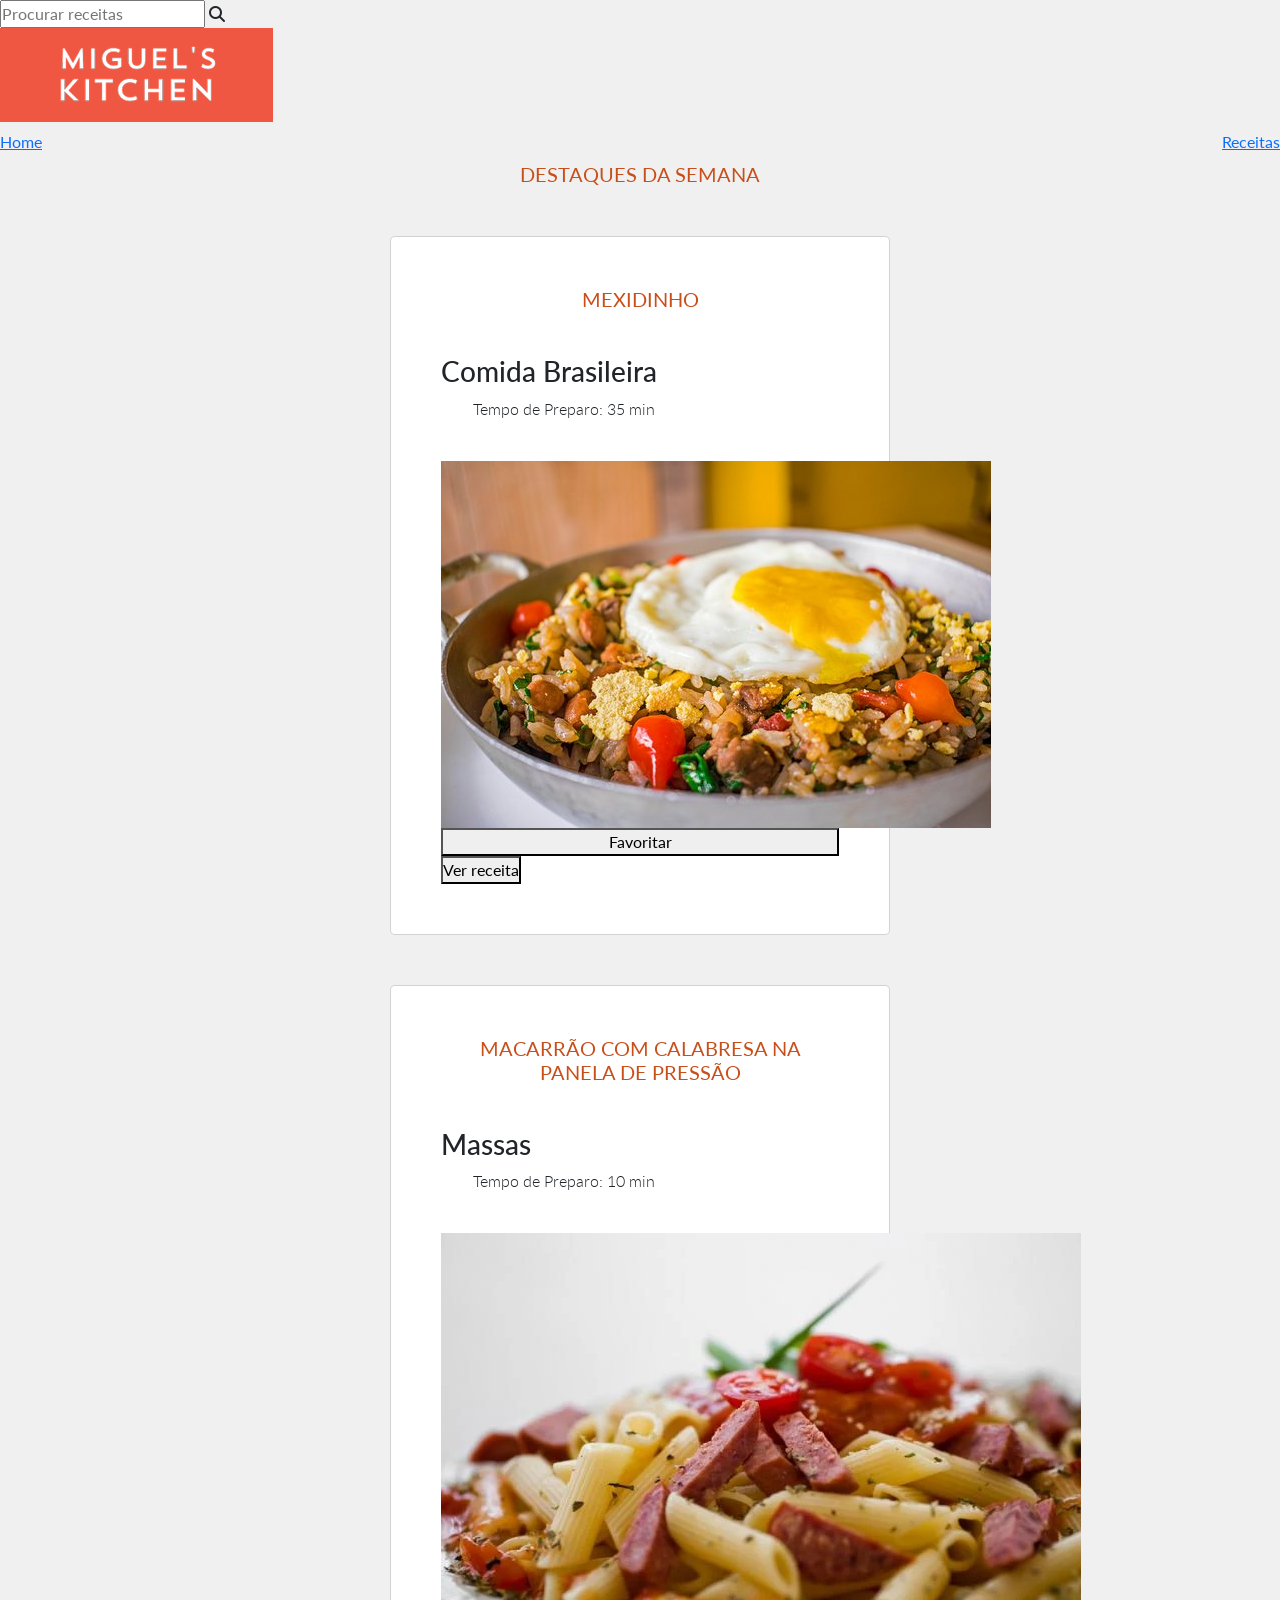
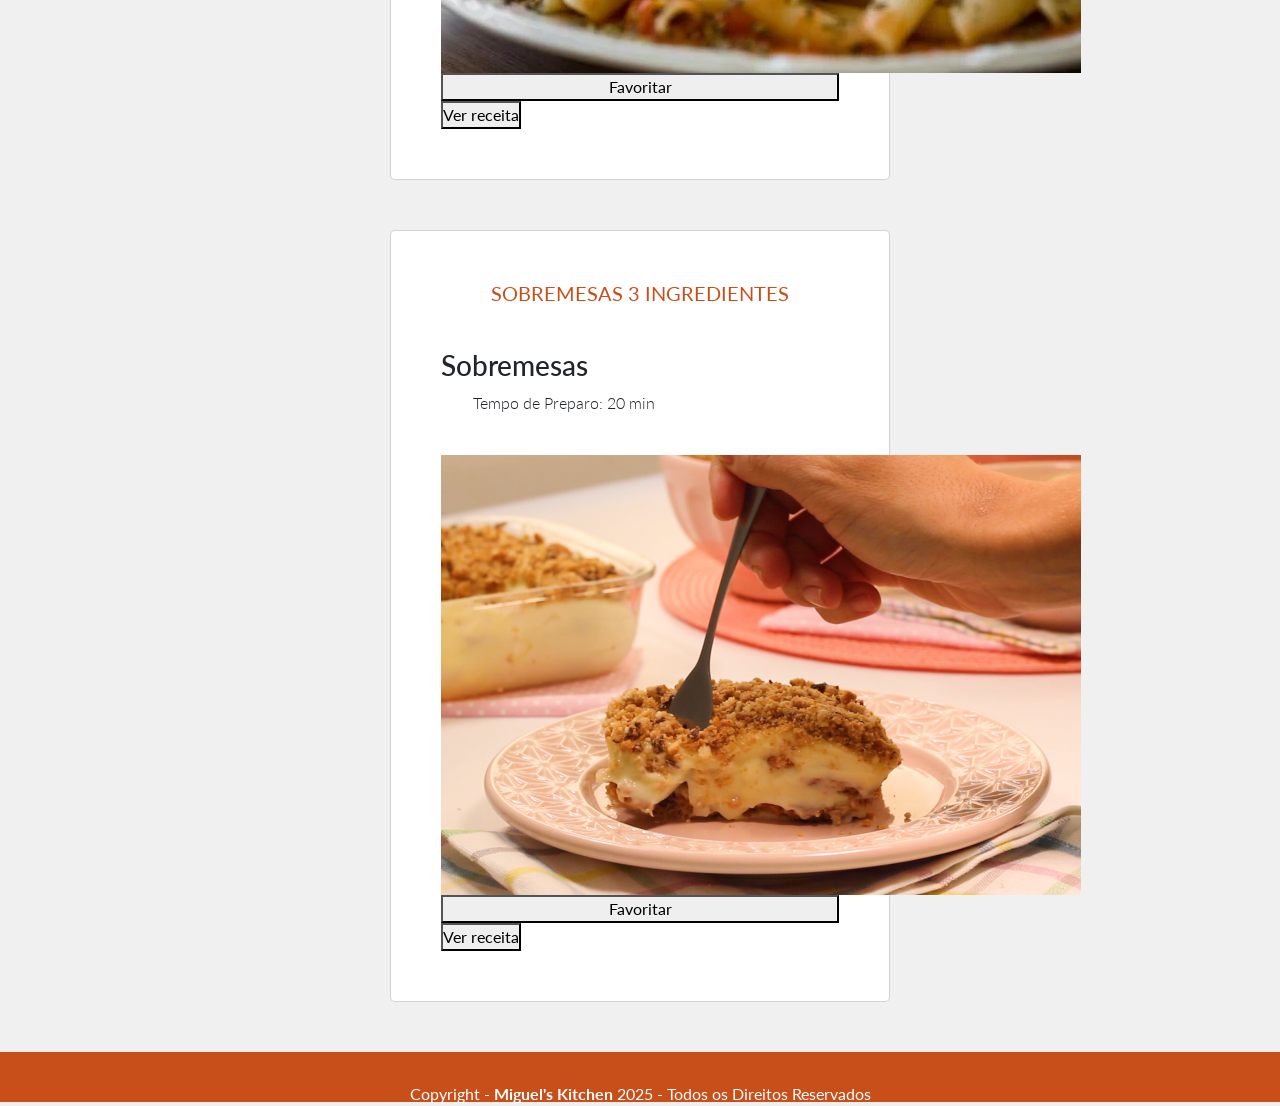
==== public/home.html @ 22574003 "Estrutura do arquivo receitas.html pronta, faltando a estilização com o receitas.css" ====
<!DOCTYPE html>
<html lang="pt-br">
<head>
    <meta charset="UTF-8">
    <meta name="viewport" content="width=device-width, initial-scale=1.0">
    <title>Miguel's Kitchen - Home</title> 
    <link href="https://cdn.jsdelivr.net/npm/bootstrap@5.3.3/dist/css/bootstrap.min.css" rel="stylesheet" integrity="sha384-QWTKZyjpPEjISv5WaRU9OFeRpok6YctnYmDr5pNlyT2bRjXh0JMhjY6hW+ALEwIH" crossorigin="anonymous">
    <link rel="stylesheet" href="style.css">
    <link rel="stylesheet" href="https://cdnjs.cloudflare.com/ajax/libs/font-awesome/6.7.2/css/all.min.css" integrity="sha512-Evv84Mr4kqVGRNSgIGL/F/aIDqQb7xQ2vcrdIwxfjThSH8CSR7PBEakCr51Ck+w+/U6swU2Im1vVX0SVk9ABhg==" crossorigin="anonymous" referrerpolicy="no-referrer" />
    <link rel="preconnect" href="https://fonts.googleapis.com">
    <link rel="preconnect" href="https://fonts.gstatic.com" crossorigin>
    <link href="https://fonts.googleapis.com/css2?family=Lato:wght@300;400;700&display=swap" rel="stylesheet">
</head>
<body>
    <header>
        <div class="header-content">
            <div class="input-wrapper">
                <input placeholder="Procurar receitas"/>
                <i class="fa fa-search"></i>
            </div>
            <img src="logo.png" class="img">  
            <nav class="navbar">
                <a class="nav-a" href="home.html">Home</a> 
                <a class="nav-a" href="receitas.html">Receitas</a> 
            </nav>
        </div>
    </header>
    <main class="conteudo">
        <h1 class="destaques">DESTAQUES DA SEMANA</h1>
        <article class="card">
            <h1>MEXIDINHO</h1><br><h3>Comida Brasileira</h3>
            <ul>Tempo de Preparo: 35 min</ul>
            <div class="imgmexidinho">
                <img src="mexidinho.jpg">
            </div>
            <button>Favoritar</button>
            <a href="receitamexidinho.html"><button>Ver receita</button></a>
        </article>

        <article class="card">
            <h1>MACARRÃO COM CALABRESA NA PANELA DE PRESSÃO</h1><br><h3>Massas</h3>
            <ul>Tempo de Preparo: 10 min</ul>
            <div class="imgmacarrao">
                <img src="macarrao.jpg">
            </div>
            <button>Favoritar</button>
            <a href="receitamacarrao.html"><button>Ver receita</button></a>
        </article>

        <article class="card">
            <h1>SOBREMESAS 3 INGREDIENTES</h1><br><h3>Sobremesas</h3>
            <ul>Tempo de Preparo: 20 min</ul>
            <div class="imgsobremesa">
                <img src="sobremesa.jpg">
            </div>
            <button>Favoritar</button>
            <a href="receitasobremesa.html"><button>Ver receita</button></a>
        </article>
    </main>
    <footer>
        <div class="footer">
            <p>Copyright - <a href="#" class="link-footer">Miguel's Kitchen</a> 2025 - Todos os Direitos Reservados</p>
        </div>
    </footer>
    
</body>
</html>
---- public/style.css ----
*
{
    margin: 0;
    padding: 0;
}

body
{
    background-color: #f0f0f0;
    font-family: "Lato", sans-serif;
}

.header 
{
    background-color: #c94f1a;
    height: 65px;
    text-align: center;    
}

.header img
{
    height: 65px;
} 

.banner
{
    background-image: url(mexidinho.jpg);
    background-position: center;
    background-image: 600px;
    height: 300px;
    margin-right: auto;
    margin-left: auto;
    width: 28%;  
    align-items: center;  
}


.footer
{
    background-color: #c94f1a;
    height: 50px;
    color: white;
    text-align: center;
    padding-top: 30px;
}

.card
{
    width: 500px;
    margin: auto;
    padding: 50px; 
    background-color: white;
    margin: 50px auto;
    border-radius: 5px;
    font-weight: 300;
}

h1
{
    text-align: center;
    font-weight: 400;
    font-size: 20px;
    color: #c94f1a;
    margin-bottom: 20px;
}

li
{
    list-style: inside;
    line-height: 35px; 
}

ul
{
    margin-bottom: 40px;
}

.botao
{
    margin-top: 50px;
    text-decoration: none;
    background-color: #c94f1a;
    color: white;
    padding: 15px;
    font-weight: 400px;
    font-size: 20px;
    border-radius: 30px;
}

.botao:hover
{
    background-color: #be6b47;
}

.titulo-receita
{
    font-weight: 700;
    font-size: 30px;
    margin-top: 30px;
}

.link-footer
{
    font-weight: 700;
    text-decoration: none;
    color: white;
}
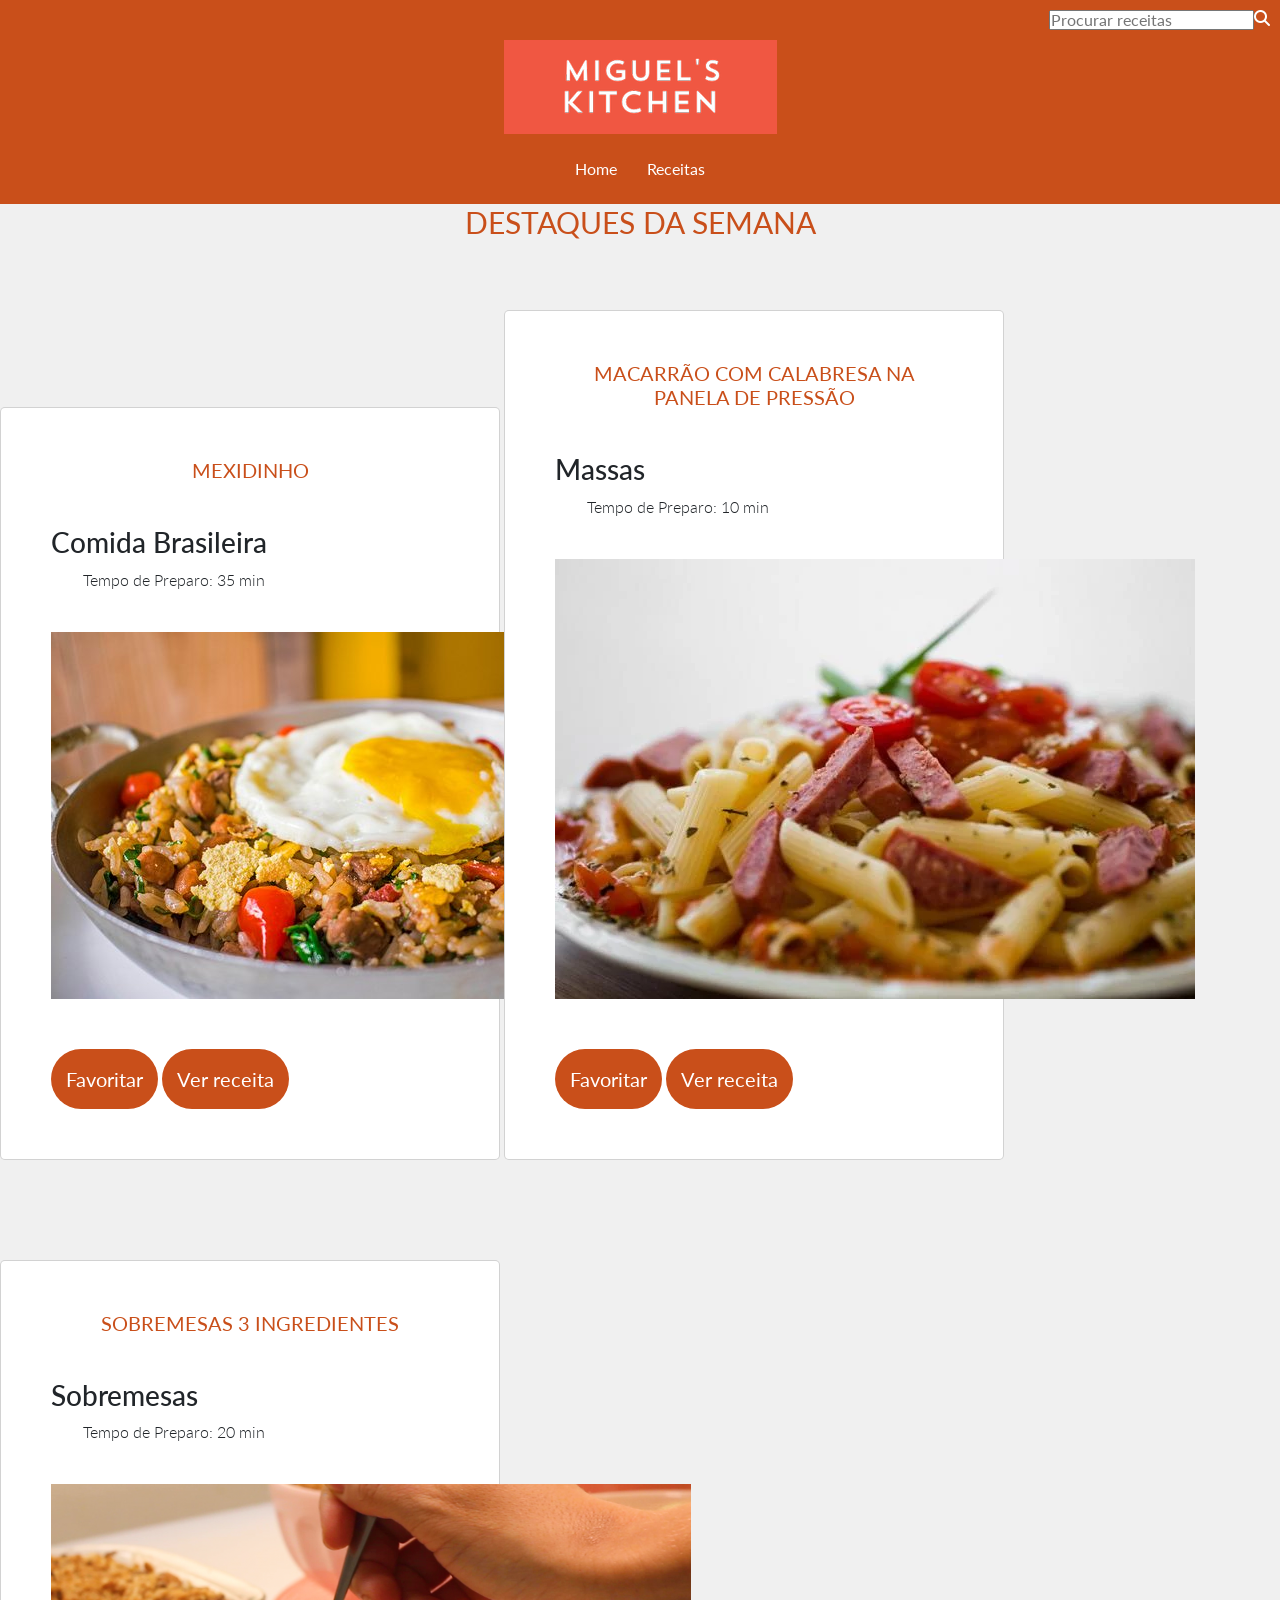
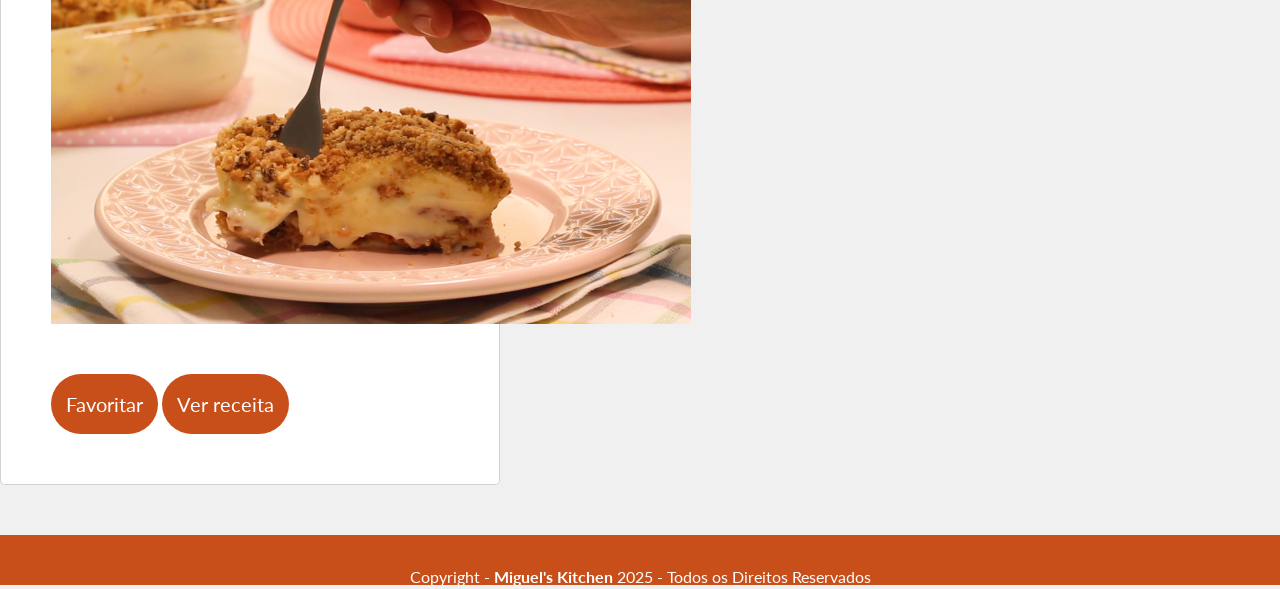
==== commit 49c2b008: "Página de receitas e página de cada receita pronta" ====
--- a/public/home.html
+++ b/public/home.html
@@ -5,7 +5,7 @@
     <meta name="viewport" content="width=device-width, initial-scale=1.0">
     <title>Miguel's Kitchen - Home</title> 
     <link href="https://cdn.jsdelivr.net/npm/bootstrap@5.3.3/dist/css/bootstrap.min.css" rel="stylesheet" integrity="sha384-QWTKZyjpPEjISv5WaRU9OFeRpok6YctnYmDr5pNlyT2bRjXh0JMhjY6hW+ALEwIH" crossorigin="anonymous">
-    <link rel="stylesheet" href="style.css">
+    <link rel="stylesheet" href="home.css">
     <link rel="stylesheet" href="https://cdnjs.cloudflare.com/ajax/libs/font-awesome/6.7.2/css/all.min.css" integrity="sha512-Evv84Mr4kqVGRNSgIGL/F/aIDqQb7xQ2vcrdIwxfjThSH8CSR7PBEakCr51Ck+w+/U6swU2Im1vVX0SVk9ABhg==" crossorigin="anonymous" referrerpolicy="no-referrer" />
     <link rel="preconnect" href="https://fonts.googleapis.com">
     <link rel="preconnect" href="https://fonts.gstatic.com" crossorigin>
@@ -15,10 +15,10 @@
     <header>
         <div class="header-content">
             <div class="input-wrapper">
-                <input placeholder="Procurar receitas"/>
+                <input type="text" placeholder="Procurar receitas"/> 
                 <i class="fa fa-search"></i>
             </div>
-            <img src="logo.png" class="img">  
+            <img src="logo.png" class="imgheader">  
             <nav class="navbar">
                 <a class="nav-a" href="home.html">Home</a> 
                 <a class="nav-a" href="receitas.html">Receitas</a> 
--- a/public/home.css
+++ b/public/home.css
@@ -0,0 +1,149 @@
+*
+{
+    margin: 0;
+    padding: 0;
+}
+
+body
+{
+    background-color: #f0f0f0;
+    font-family: "Lato", sans-serif;
+}
+
+.header-content {
+    background-color: #c94f1a;
+    text-align: center;    
+    display: flex;
+    flex-direction: column;
+    align-items: center;
+    justify-content: center;
+    text-decoration: none;
+}
+
+.input-wrapper{
+    display: flex;
+    justify-content: right;
+    margin-left: auto;
+    width: 40px;
+    height: 40px;
+    padding: 10px;
+    color: white;
+    float: right;
+}
+
+.img {
+    justify-content: center;
+    margin-left: auto;
+    margin-right: auto;
+}
+
+.navbar {
+    width: 100%;
+    margin-left: auto;
+    margin-right: auto;
+    align-items: center;
+    justify-content: center;
+}
+
+.nav-a{
+    text-decoration: none;
+    color: white;
+    padding: 15px;
+}
+
+.footer
+{
+    background-color: #c94f1a;
+    height: 50px;
+    color: white;
+    text-align: center;
+    padding-top: 30px;
+}
+
+.card
+{
+    display: inline-block;
+    width: 500px;
+    margin: auto;
+    padding: 50px; 
+    background-color: white;
+    margin: 50px auto;
+    border-radius: 5px;
+    font-weight: 300;
+}
+
+.preparo
+{
+    width: 500px;
+    margin: auto;
+    padding: 50px; 
+    background-color: white;
+    margin: 50px auto;
+    border-radius: 5px;
+    font-weight: 300;
+}
+
+
+h1
+{
+    text-align: center;
+    font-weight: 400;
+    font-size: 20px;
+    color: #c94f1a;
+    margin-bottom: 20px;
+}
+
+.destaques
+{
+    text-align: center;
+    font-weight: 400;
+    font-size: 30px;
+    color: #c94f1a;
+    margin-bottom: 20px;
+}
+
+li
+{
+    list-style: inside;
+    line-height: 35px; 
+}
+
+ul
+{
+    margin-bottom: 40px;
+}
+
+button
+{
+    border: none;
+    margin-top: 50px;
+    text-decoration: none;
+    background-color: #c94f1a;
+    color: white;
+    padding: 15px;
+    font-weight: 400px;
+    font-size: 20px;
+    border-radius: 30px;
+    cursor: pointer;
+    transition: transform 200ms ease-in-out;
+}
+
+button:hover
+{
+    background-color: #be6b47;
+    transform: scale(1.01);
+}
+
+.titulo-receita
+{
+    font-weight: 700;
+    font-size: 30px;
+    margin-top: 30px;
+}
+
+.link-footer
+{
+    font-weight: 700;
+    text-decoration: none;
+    color: white;
+}
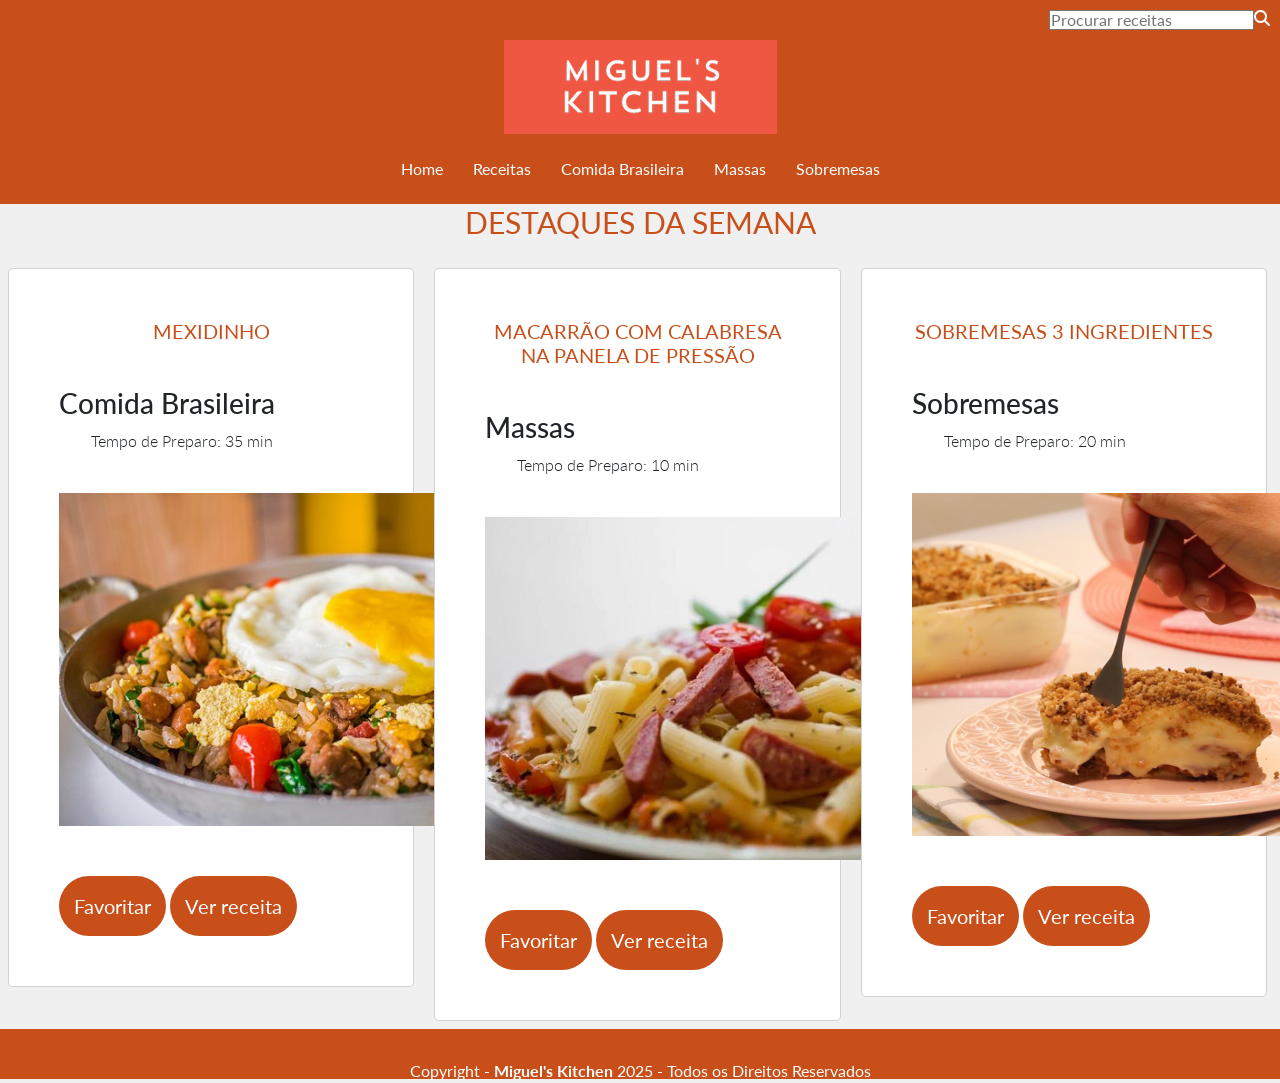
==== commit 23498e84: "Versão final do site com home-page, páginas de receitas, página de cada receita, navbar com categori" ====
--- a/public/home.html
+++ b/public/home.html
@@ -22,6 +22,9 @@
             <nav class="navbar">
                 <a class="nav-a" href="home.html">Home</a> 
                 <a class="nav-a" href="receitas.html">Receitas</a> 
+                <a class="nav-a" href="receitamexidinho.html">Comida Brasileira</a> 
+                <a class="nav-a" href="receitamacarrao.html">Massas</a> 
+                <a class="nav-a" href="receitasobremesa.html">Sobremesas</a> 
             </nav>
         </div>
     </header>
--- a/public/home.css
+++ b/public/home.css
@@ -31,8 +31,16 @@
     float: right;
 }
 
-.img {
+img
+{
+    width: 500px;
+}
+
+.imgheader
+{
     justify-content: center;
+    padding-right: 0px;
+    width: auto;
     margin-left: auto;
     margin-right: auto;
 }
@@ -63,11 +71,12 @@
 .card
 {
     display: inline-block;
-    width: 500px;
-    margin: auto;
-    padding: 50px; 
+    justify-content: center;
+    width: calc(33% - 16px);
+    vertical-align: top; 
+    margin: 8px;
+    padding: 50px;
     background-color: white;
-    margin: 50px auto;
     border-radius: 5px;
     font-weight: 300;
 }
